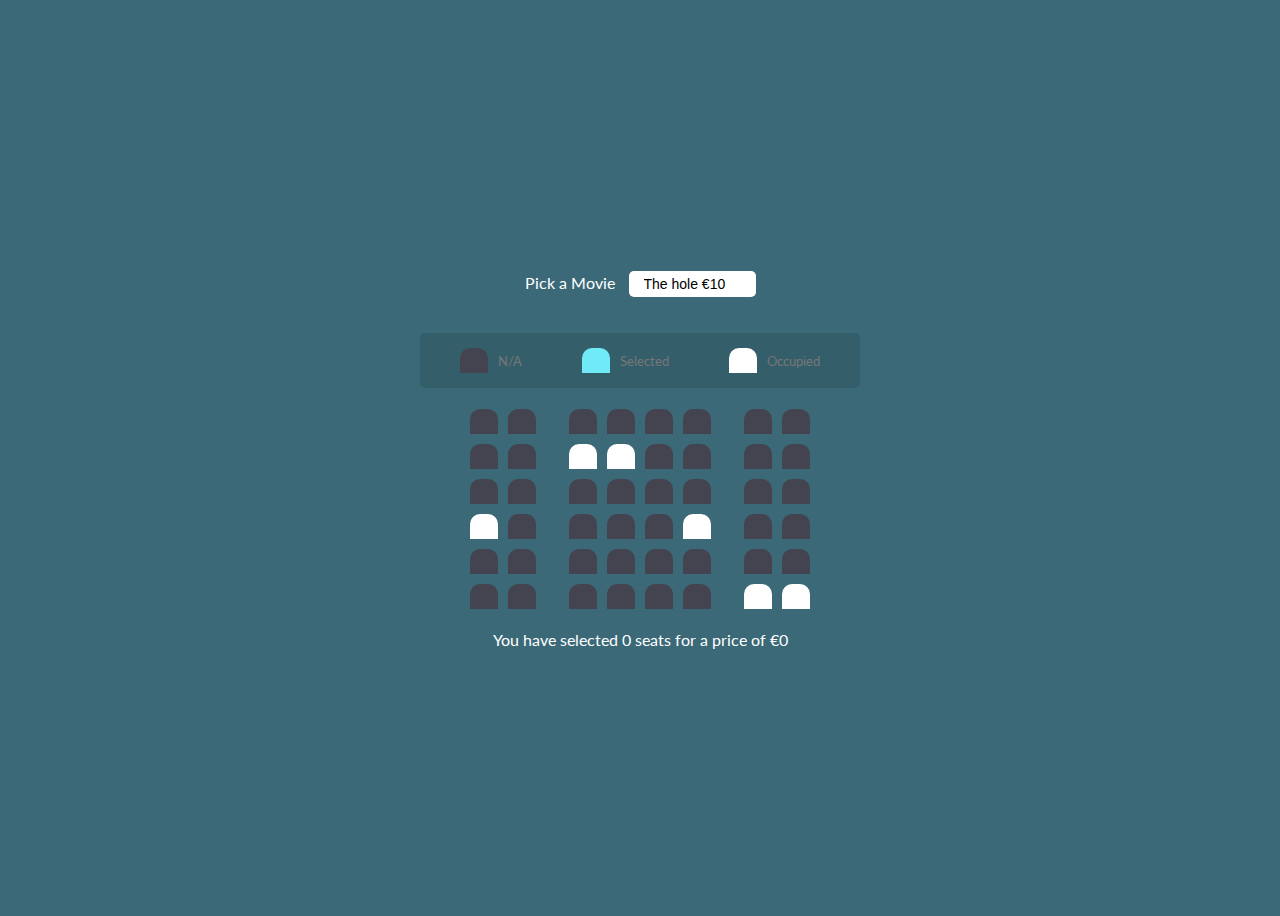
==== movieSeatBooking/index.html @ 7c486e0b "form fixed and added the new project Movie seat booking" ====
<!DOCTYPE html>
<html lang="en">
<head>
    <meta charset="UTF-8">
    <meta name="viewport" content="width=device-width, initial-scale=1.0">
    <title>Movie Seat Booking</title>

    <!-- link for the css -->
    <link rel="stylesheet" href="style.css">
</head>
<body>

    <div class="movie-container">
        <label>Pick a Movie</label>
        <select id="movie">
            <option value="10">The hole €10</option>
            <option value="12">Birds €12</option>
            <option value="8">Monster S.A €8</option>
            <option value="9">Titanic €9</option>
        </select>
    </div>

    <ul class="showcase">
        <li>
            <div class="seat"></div>
                <small>N/A</small>            
        </li>
        <li>
            <div class="seat selected"></div>
                <small>Selected</small>            
        </li>
        <li>
            <div class="seat occupied"></div>
                <small>Occupied</small>            
        </li>
    </ul>

    <div class="container">
        <div class="screen">
            <div class="row">
                <div class="seat"></div>
                <div class="seat"></div>
                <div class="seat"></div>
                <div class="seat"></div>
                <div class="seat"></div>
                <div class="seat"></div>
                <div class="seat"></div>
                <div class="seat"></div>
            </div>

            <div class="row">
                <div class="seat"></div>
                <div class="seat"></div>
                <div class="seat occupied"></div>
                <div class="seat occupied"></div>
                <div class="seat"></div>
                <div class="seat"></div>
                <div class="seat"></div>
                <div class="seat"></div>
            </div>

            <div class="row">
                <div class="seat"></div>
                <div class="seat"></div>
                <div class="seat"></div>
                <div class="seat"></div>
                <div class="seat"></div>
                <div class="seat"></div>
                <div class="seat"></div>
                <div class="seat"></div>
            </div>

            <div class="row">
                <div class="seat occupied"></div>
                <div class="seat"></div>
                <div class="seat"></div>
                <div class="seat"></div>
                <div class="seat"></div>
                <div class="seat occupied"></div>
                <div class="seat"></div>
                <div class="seat"></div>
            </div>

            <div class="row">
                <div class="seat"></div>
                <div class="seat"></div>
                <div class="seat"></div>
                <div class="seat"></div>
                <div class="seat"></div>
                <div class="seat"></div>
                <div class="seat"></div>
                <div class="seat"></div>
            </div>

            <div class="row">
                <div class="seat"></div>
                <div class="seat"></div>
                <div class="seat"></div>
                <div class="seat"></div>
                <div class="seat"></div>
                <div class="seat"></div>
                <div class="seat occupied"></div>
                <div class="seat occupied"></div>
            </div>

        </div>
    </div>

    <p class="text">
        You have selected <span id="count">0</span> seats for a price of €<span id="total">0</span>
    </p>


    <!-- link for the javascript -->
    <script src="script.js"></script>
</body>
</html>
---- movieSeatBooking/style.css ----
/*=====================================================================*/
/*Lucas Souza
/*=====================================================================*/
/* ||  << Indicates the main topic of a division/


/*====================================================================*/
/*||General Styles */
/*=================*/
@import url('https://fonts.googleapis.com/css2?family=Lato&display=swap');

*{
    box-sizing: border-box;
}

body{
    align-items: center;
    background-color: #3b6978;
    color: #ffff;
    display: flex;
    font-family: 'Lato', sans-serif;
    flex-direction: column;
    height: 100vh;
    justify-content: center;
}

/*====================================================================*/
/*||Classes Styles */
/*=================*/

.movie-container {
    margin: 20px 0;
}

.movie-container select {
     /*these three lines are to set the appearance in every web browser to none*/
    -moz-appearance: none;
    -webkit-appearance: none;
    appearance: none;
    /***************************/
    background-color: #fff;
    border: 0;
    border-radius: 5px;
    font-size: 0.875rem;
    margin-left: 10px;
    padding: 5px 15px;
}

.showcase {
    background-color: rgba(0, 0, 0, 0.1);
    border-radius: 5px;
    color: #777;
    display: flex;
    justify-content: space-between;
    list-style-type: none;/*get rid of the bullets points*/
    padding: 5px 10px;
}
.showcase .seat:not(.occupied):hover{
    cursor: default;
    transform: scale(1);
}

.showcase li {
    align-items: center;
    display: flex;
    justify-content: center;
    margin: 5px 25px;
}

.showcase li small{
    margin: 5px;
}

.screen {
    
}

.seat {
    background-color: #444451;
    border-top-left-radius: 10px;
    border-top-right-radius: 10px;
    height: 25px;
    margin: 5px;
    width: 28px;
}

.seat.selected {
    background-color: #6feaf6;
}

.seat.occupied{
    background-color: #fff;
}

/*
making space between the seats 
as they were a corridor on the cinema
*/
.seat:nth-of-type(2){
    margin-right: 28px;
}

.seat:nth-last-of-type(2){
    margin-left: 28px;
}
/*******************************/


.seat:not(.occupied):hover{
    cursor: pointer;
    transform: scale(1.2);
}

.row{
    display: flex;
}
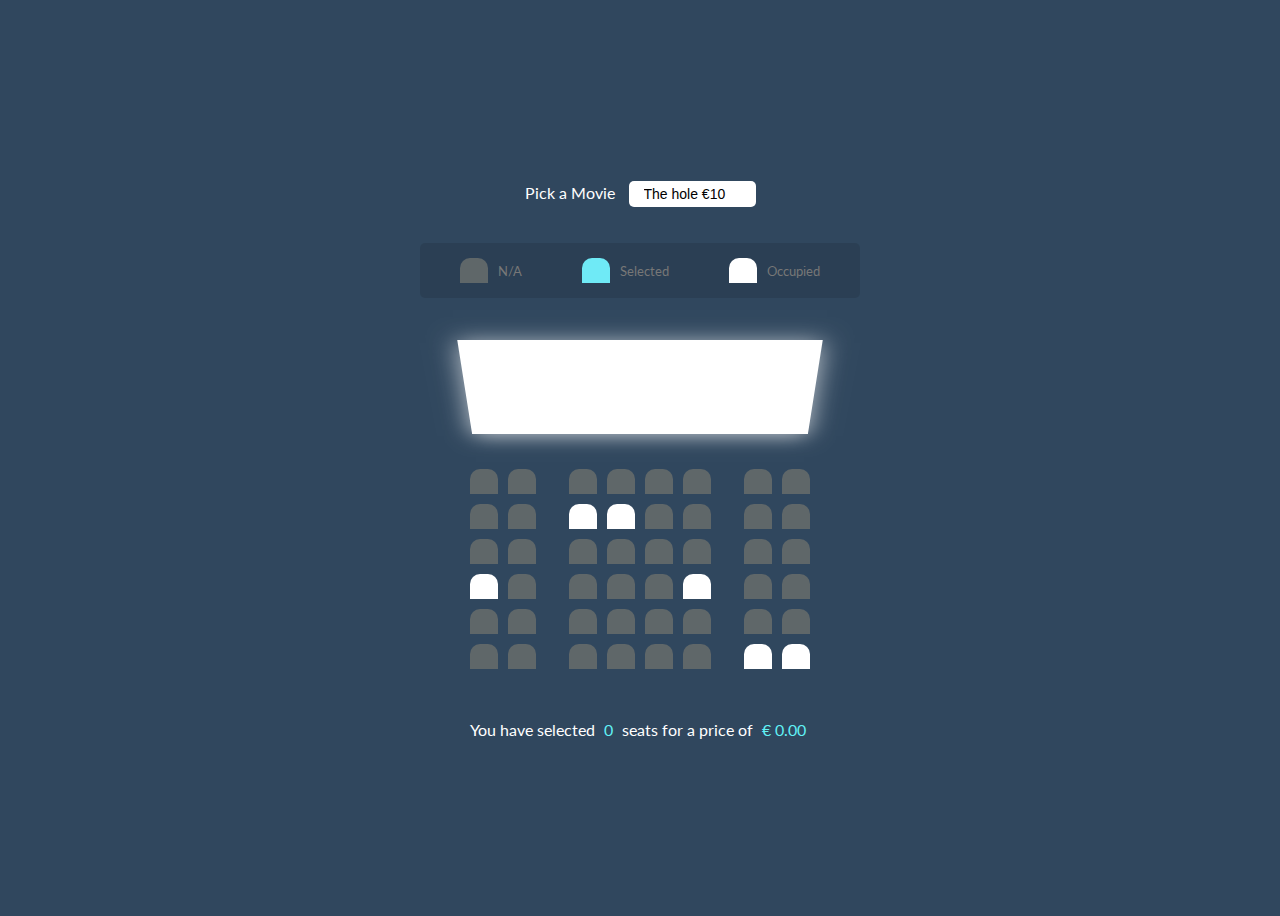
==== commit cf1a1ff0: "finisehd the css" ====
--- a/movieSeatBooking/index.html
+++ b/movieSeatBooking/index.html
@@ -36,7 +36,7 @@
     </ul>
 
     <div class="container">
-        <div class="screen">
+        <div class="screen"></div>
             <div class="row">
                 <div class="seat"></div>
                 <div class="seat"></div>
@@ -102,12 +102,10 @@
                 <div class="seat occupied"></div>
                 <div class="seat occupied"></div>
             </div>
-
-        </div>
     </div>
 
     <p class="text">
-        You have selected <span id="count">0</span> seats for a price of €<span id="total">0</span>
+        You have selected <span id="count">0</span> seats for a price of <span id="total">€ 0.00</span>
     </p>
 
 
--- a/movieSeatBooking/style.css
+++ b/movieSeatBooking/style.css
@@ -15,7 +15,7 @@
 
 body{
     align-items: center;
-    background-color: #3b6978;
+    background-color: #30475e;
     color: #ffff;
     display: flex;
     font-family: 'Lato', sans-serif;
@@ -71,12 +71,22 @@
     margin: 5px;
 }
 
+.container {
+    margin-bottom: 30px;
+    perspective: 1000px; /*it give a 3D perspective for the container*/
+}
+
 .screen {
-    
+    background-color: #fff;
+    height: 120px;
+    width: 100%;
+    margin: 15px 0;
+    transform: rotateX(-45deg); /*it gives to the screen the effect of being ranged*/
+    box-shadow: 0 3px 25px rgba(255, 255, 255, 0.7);
 }
 
 .seat {
-    background-color: #444451;
+    background-color: #5f6769;
     border-top-left-radius: 10px;
     border-top-right-radius: 10px;
     height: 25px;
@@ -109,9 +119,15 @@
 .seat:not(.occupied):hover{
     cursor: pointer;
     transform: scale(1.2);
+    border: 1px solid #e9e5dd;
 }
 
 .row{
     display: flex;
 }
 
+
+p.text span{
+    color: #61f2f5;
+    padding:  0 5px;
+}